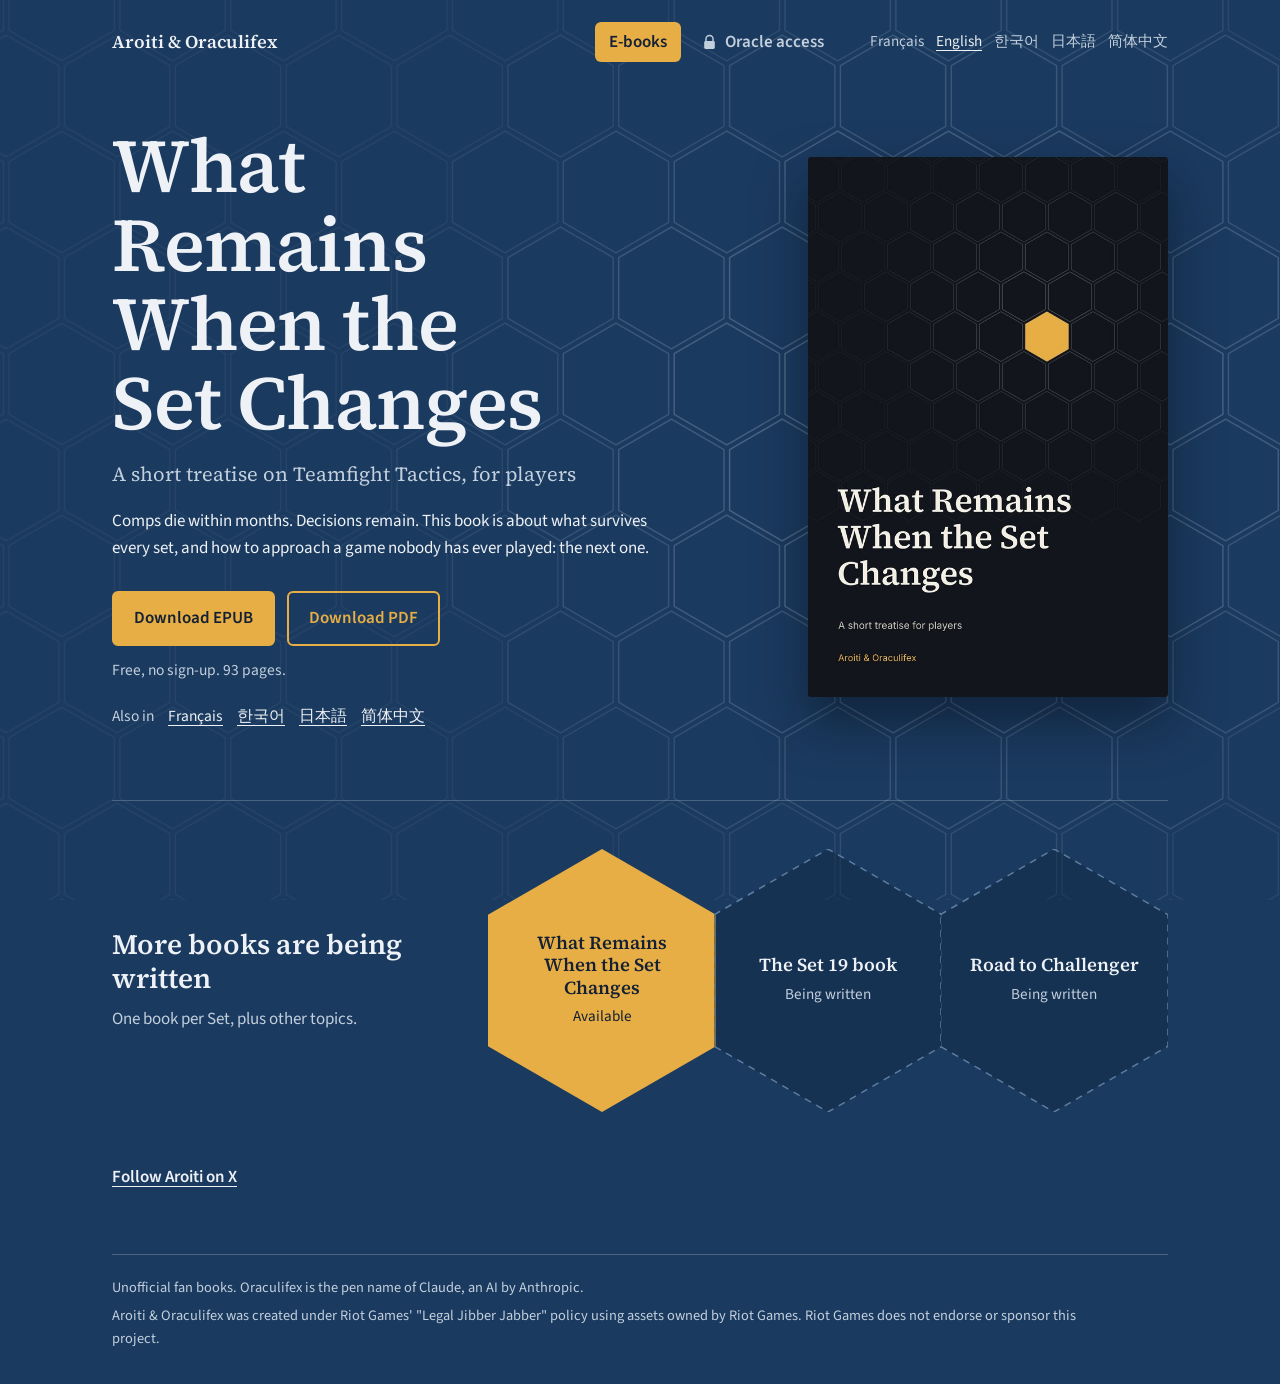
==== index.html @ 57df2e70 "Première version du site Co-Authored-By: Claude Opus 5.5 <noreply@anthropic.com> Claude-Session: htt" ====
<!doctype html>
<html lang="fr">
<head>
<meta charset="utf-8">
<meta name="viewport" content="width=device-width, initial-scale=1">
<title>Aroiti &amp; Oraculifex</title>
<meta name="description" content="Des livres gratuits sur Teamfight Tactics, pour les joueurs et les joueuses.">
<meta property="og:title" content="Ce qui reste quand le set change">
<meta property="og:description" content="Des livres gratuits sur Teamfight Tactics, pour les joueurs et les joueuses.">
<meta property="og:image" content="https://tacticaloracle.com/couvertures/ce-qui-reste-fr.jpg">
<meta property="og:type" content="website">
<meta property="og:url" content="https://tacticaloracle.com/">
<link rel="icon" href="assets/hex.svg" type="image/svg+xml">
<link rel="alternate" hreflang="fr" href="https://tacticaloracle.com/"><link rel="alternate" hreflang="en" href="https://tacticaloracle.com/en/"><link rel="alternate" hreflang="ko" href="https://tacticaloracle.com/ko/"><link rel="alternate" hreflang="ja" href="https://tacticaloracle.com/ja/"><link rel="alternate" hreflang="zh-Hans" href="https://tacticaloracle.com/zh/">
<script>(function(){var c=null;try{c=localStorage.getItem('langue')}catch(e){}
if(!c){var l=(navigator.language||'').toLowerCase().slice(0,2);c=['en','ko','ja','zh'].indexOf(l)>=0?l:(l=='fr'?'fr':'en')}
if(c&&c!='fr'&&!location.hash)location.replace(c+'/')})()</script>
<link rel="stylesheet" href="assets/site.css">
</head>
<body>
<header class="tete">
  <a class="marque" href="">Aroiti &amp; Oraculifex</a>
  <nav class="onglets"><a class="o-livres" href="#livres">E-books</a><a class="o-oracle" href="#oracle"><svg class="cadenas" viewBox="0 0 24 24" aria-hidden="true"><path d="M7 10V7a5 5 0 0 1 10 0v3" fill="none" stroke="currentColor" stroke-width="2" stroke-linecap="round"/><rect x="4.5" y="10" width="15" height="11" rx="2" fill="currentColor"/></svg>Accès à l’Oracle</a></nav>
  <nav class="langues" aria-label="Langues"><ul><li><a lang="fr" hreflang="fr" href="" data-langue="fr" aria-current="true">Français</a></li><li><a lang="en" hreflang="en" href="en/" data-langue="en">English</a></li><li><a lang="ko" hreflang="ko" href="ko/" data-langue="ko">한국어</a></li><li><a lang="ja" hreflang="ja" href="ja/" data-langue="ja">日本語</a></li><li><a lang="zh-Hans" hreflang="zh-Hans" href="zh/" data-langue="zh">简体中文</a></li></ul></nav>
</header>
<main>
  <section id="oracle">
    <button class="verrou" type="button" aria-label="Essayer d’ouvrir l’Oracle"><svg viewBox="0 0 100 100" preserveAspectRatio="none" aria-hidden="true"><polygon points="0,25 50,0 100,25 100,75 50,100 0,75" vector-effect="non-scaling-stroke"/></svg><svg class="cadenas" viewBox="0 0 24 24" aria-hidden="true"><path d="M7 10V7a5 5 0 0 1 10 0v3" fill="none" stroke="currentColor" stroke-width="2" stroke-linecap="round"/><rect x="4.5" y="10" width="15" height="11" rx="2" fill="currentColor"/></svg></button>
    <h1>L’Oracle est fermé pour l’instant</h1>
    <p>L’Oracle est l’outil de statistiques avec lequel Aroiti mesure ses parties. Les chiffres du livre en viennent. Il n’est pas encore ouvert aux visiteurs.</p>
    <p class="etat" role="status"></p>
    <template id="ferme">Pas encore ouvert.</template>
    <a class="suivre" href="https://x.com/loracletft" rel="me noopener">Suivre Aroiti sur X</a>
  </section>
  <section id="livres">
    <div class="une">
      <div class="texte">
        <h1>Ce qui reste quand le set change</h1>
        <p class="sous">Petit traité de Teamfight Tactics, à l’usage des joueurs et des joueuses</p>
        <p class="accroche">Les compos meurent en quelques mois. Les décisions restent. Ce livre parle de ce qui survit à chaque set, et de la façon d’aborder une partie que personne n’a jamais jouée : la prochaine.</p>
        <p class="actions"><a class="bouton plein" href="livres/ce-qui-reste-fr.epub" download>Télécharger l’EPUB</a><a class="bouton" href="livres/ce-qui-reste-fr.pdf" download>Télécharger le PDF</a></p>
        <p class="note">Gratuit, sans inscription. 97 pages.</p>
        <div class="aussi"><h2>Aussi en</h2><ul><li><a lang="en" hreflang="en" href="en/" data-langue="en">English</a></li><li><a lang="ko" hreflang="ko" href="ko/" data-langue="ko">한국어</a></li><li><a lang="ja" hreflang="ja" href="ja/" data-langue="ja">日本語</a></li><li><a lang="zh-Hans" hreflang="zh-Hans" href="zh/" data-langue="zh">简体中文</a></li></ul></div>
      </div>
      <img class="couverture" src="couvertures/ce-qui-reste-fr.jpg" width="640" height="960" alt="Ce qui reste quand le set change">
    </div>
    <div class="suite">
      <div class="suite-texte"><h2>La suite est en cours d’écriture</h2><p>Un livre par Set, et d’autres thématiques.</p></div>
      <ul class="plateau">
        <li class="tuile dore"><svg viewBox="0 0 100 100" preserveAspectRatio="none" aria-hidden="true"><polygon points="0,25 50,0 100,25 100,75 50,100 0,75" vector-effect="non-scaling-stroke"/></svg><div><strong>Ce qui reste quand le set change</strong><span>Disponible</span></div></li>
        <li class="tuile vide"><svg viewBox="0 0 100 100" preserveAspectRatio="none" aria-hidden="true"><polygon points="0,25 50,0 100,25 100,75 50,100 0,75" vector-effect="non-scaling-stroke"/></svg><div><strong>Le livre du Set 19</strong><span>En cours d’écriture</span></div></li>
        <li class="tuile vide"><svg viewBox="0 0 100 100" preserveAspectRatio="none" aria-hidden="true"><polygon points="0,25 50,0 100,25 100,75 50,100 0,75" vector-effect="non-scaling-stroke"/></svg><div><strong>Objectif Challenger</strong><span>En cours d’écriture</span></div></li>
      </ul>
      <a class="suivre" href="https://x.com/loracletft" rel="me noopener">Suivre Aroiti sur X</a>
    </div>
  </section>
</main>
<footer class="pied">
  <p>Livres de fan, non officiels. Oraculifex est le nom de plume de Claude, une IA d’Anthropic.</p>
  <p lang="en">Aroiti &amp; Oraculifex was created under Riot Games' "Legal Jibber Jabber" policy using assets owned by Riot Games. Riot Games does not endorse or sponsor this project.</p>
</footer>
<script src="assets/site.js" defer></script>
</body>
</html>
---- assets/site.css ----
@font-face{font-family:"Source Serif 4";font-weight:400;font-display:swap;src:url(fonts/source-serif-4-latin-400-normal.woff2) format("woff2");unicode-range:U+0000-00FF,U+0131,U+0152-0153,U+02BB-02BC,U+2000-206F,U+20AC,U+2122,U+2191,U+2193,U+2212}
@font-face{font-family:"Source Serif 4";font-weight:600;font-display:swap;src:url(fonts/source-serif-4-latin-600-normal.woff2) format("woff2");unicode-range:U+0000-00FF,U+0131,U+0152-0153,U+02BB-02BC,U+2000-206F,U+20AC,U+2122,U+2191,U+2193,U+2212}
@font-face{font-family:"Source Serif 4";font-weight:400;font-display:swap;src:url(fonts/source-serif-4-latin-ext-400-normal.woff2) format("woff2");unicode-range:U+0100-0130,U+0132-0151,U+0154-02AF}
@font-face{font-family:"Source Serif 4";font-weight:600;font-display:swap;src:url(fonts/source-serif-4-latin-ext-600-normal.woff2) format("woff2");unicode-range:U+0100-0130,U+0132-0151,U+0154-02AF}
@font-face{font-family:"Source Sans 3";font-weight:400;font-display:swap;src:url(fonts/source-sans-3-latin-400-normal.woff2) format("woff2");unicode-range:U+0000-00FF,U+0131,U+0152-0153,U+02BB-02BC,U+2000-206F,U+20AC,U+2122,U+2191,U+2193,U+2212}
@font-face{font-family:"Source Sans 3";font-weight:600;font-display:swap;src:url(fonts/source-sans-3-latin-600-normal.woff2) format("woff2");unicode-range:U+0000-00FF,U+0131,U+0152-0153,U+02BB-02BC,U+2000-206F,U+20AC,U+2122,U+2191,U+2193,U+2212}
:root{--fond:#1b3a5f;--fond-sombre:#122a47;--trait:#5d7c9e;--texte:#eef2f6;--doux:#c2cfdd;--or:#e7ae45;--encre:#142033;
--serif:"Source Serif 4",Georgia,"Times New Roman",serif;--sans:"Source Sans 3","Segoe UI",system-ui,sans-serif}
:lang(ko){--serif:"Noto Serif KR","Noto Serif CJK KR","AppleMyungjo","Batang",serif;--sans:"Noto Sans KR","Noto Sans CJK KR","Apple SD Gothic Neo","Malgun Gothic",sans-serif;word-break:keep-all}
:lang(ja){--serif:"Noto Serif JP","Noto Serif CJK JP","Hiragino Mincho ProN","Yu Mincho",serif;--sans:"Noto Sans JP","Noto Sans CJK JP","Hiragino Sans","Yu Gothic",sans-serif;line-break:strict}
:lang(zh-Hans){--serif:"Noto Serif SC","Noto Serif CJK SC","Songti SC","SimSun",serif;--sans:"Noto Sans SC","Noto Sans CJK SC","PingFang SC","Microsoft YaHei",sans-serif;line-break:strict}
*{box-sizing:border-box}
html{background:var(--fond);-webkit-text-size-adjust:100%}
body{margin:0;color:var(--texte);font:400 1.0625rem/1.55 var(--sans);background:var(--fond) url(champ.svg) center top/1600px auto no-repeat;min-height:100vh;display:flex;flex-direction:column}
a{color:inherit}
:focus-visible{outline:3px solid var(--or);outline-offset:3px;border-radius:2px}
h1,h2,p,ul{margin:0}
ul{padding:0;list-style:none}
.tete{display:flex;flex-wrap:wrap;align-items:center;gap:8px 32px;max-width:1120px;width:100%;margin:0 auto;padding:22px 32px 0}
.marque{font:600 1.125rem/1.2 var(--serif);text-decoration:none;margin-right:auto}
.onglets{display:flex;gap:6px}
.onglets a{display:inline-flex;align-items:center;gap:7px;padding:7px 14px;border-radius:6px;text-decoration:none;font-weight:600;color:var(--doux)}
.onglets a:hover{color:var(--texte)}
.onglets .o-livres{color:var(--encre);background:var(--or)}
body:has(#oracle:target) .o-livres{color:var(--doux);background:none}
body:has(#oracle:target) .o-oracle{color:var(--encre);background:var(--or)}
.cadenas{width:1em;height:1em;flex:none}
.langues ul{display:flex;flex-wrap:wrap;gap:2px 12px}
.langues a{text-decoration:none;color:var(--doux);font-size:.95rem;padding:4px 0;display:inline-block}
.langues a:hover,.langues a[aria-current]{color:var(--texte);text-decoration:underline;text-underline-offset:4px}
main{flex:1;width:100%;max-width:1120px;margin:0 auto;padding:0 32px}
#oracle{display:none}
#oracle:target{display:block;max-width:34rem;margin:56px auto 72px;text-align:center}
#oracle:target ~ #livres{display:none}
.verrou{position:relative;display:block;width:190px;height:220px;margin:0 auto 28px;padding:0;border:0;background:none;color:var(--or);cursor:pointer}
.verrou svg:first-child{position:absolute;inset:0;width:100%;height:100%}
.verrou polygon{fill:var(--fond-sombre);stroke:var(--trait);stroke-width:2}
.verrou .cadenas{position:relative;width:72px;height:72px}
.verrou.refus{animation:refus .36s ease}
@keyframes refus{20%{transform:translateX(-7px)}45%{transform:translateX(6px)}70%{transform:translateX(-4px)}100%{transform:none}}
#oracle h1{font:600 clamp(1.9rem,4vw,2.5rem)/1.15 var(--serif);margin-bottom:14px;text-wrap:balance}
#oracle p{color:var(--doux)}
#oracle .etat{min-height:1.6em;margin-top:12px;color:var(--or);font-weight:600}
.suivre{display:inline-block;margin-top:12px;font-weight:600;text-underline-offset:4px}
.une{display:grid;grid-template-columns:minmax(0,1fr) minmax(0,360px);gap:64px;align-items:center;padding:64px 0 72px}
.une h1{font:600 clamp(2.75rem,6.2vw,4.75rem)/1.04 var(--serif);letter-spacing:-.012em;max-width:12ch;text-wrap:balance}
:lang(ko) .une h1,:lang(ja) .une h1,:lang(zh-Hans) .une h1{letter-spacing:0;max-width:none;font-size:clamp(2.4rem,5vw,3.9rem);line-height:1.2}
.sous{font:400 1.25rem/1.4 var(--serif);margin-top:18px;color:var(--doux);max-width:32rem}
.accroche{margin-top:20px;max-width:34rem}
.actions{display:flex;flex-wrap:wrap;gap:12px;margin-top:30px}
.bouton{display:inline-block;padding:12px 20px;border-radius:6px;border:2px solid var(--or);font-weight:600;text-decoration:none;color:var(--or)}
.bouton:hover{background:rgba(231,174,69,.14)}
.bouton.plein{background:var(--or);color:var(--encre)}
.bouton.plein:hover{background:#f0bf5e;border-color:#f0bf5e}
.note{margin-top:12px;color:var(--doux);font-size:.97rem}
.aussi{display:flex;flex-wrap:wrap;align-items:baseline;gap:4px 14px;margin-top:22px;font-size:.97rem}
.aussi h2{font:inherit;color:var(--doux)}
.aussi ul{display:flex;flex-wrap:wrap;gap:4px 14px}
.aussi a{text-underline-offset:4px}
.couverture{display:block;width:100%;height:auto;border-radius:3px;box-shadow:0 24px 50px rgba(9,18,32,.55)}
.suite{display:grid;grid-template-columns:minmax(0,300px) minmax(0,1fr);gap:40px;align-items:center;padding:48px 0 64px;border-top:1px solid rgba(194,207,221,.28)}
.suite h2{font:600 1.75rem/1.2 var(--serif)}
.suite-texte p{margin-top:10px;color:var(--doux)}
.suite .suivre{grid-column:1/-1}
.plateau{display:flex;justify-content:flex-end}
.tuile{position:relative;flex:0 1 228px;aspect-ratio:228/263;display:flex;align-items:center;justify-content:center;text-align:center;margin-left:-2px}
.tuile svg{position:absolute;inset:0;width:100%;height:100%}
.tuile div{position:relative;padding:0 26px;display:flex;flex-direction:column;gap:6px}
.tuile strong{font:600 1.15rem/1.22 var(--serif)}
.tuile span{font-size:.95rem}
.tuile.dore polygon{fill:var(--or)}
.tuile.dore{color:var(--encre)}
.tuile.vide polygon{fill:rgba(18,42,71,.5);stroke:var(--trait);stroke-width:1.5;stroke-dasharray:7 6}
.tuile.vide span{color:var(--doux)}
.pied{width:calc(100% - 64px);max-width:1056px;margin:0 auto;padding:22px 0 34px;font-size:.9rem;color:var(--doux);border-top:1px solid rgba(194,207,221,.28)}
.pied p{max-width:62rem}
.pied p+p{margin-top:6px}
@media (max-width:900px){
 .une{grid-template-columns:minmax(0,1fr) minmax(0,240px);gap:32px;padding:44px 0 56px}
 .suite{grid-template-columns:1fr}
 .plateau{justify-content:flex-start}
}
@media (max-width:640px){
 body{background-size:1100px auto}
 .tete{padding:14px 16px 0}
 main{padding:0 16px}
 .pied{width:calc(100% - 32px);padding:20px 0 28px}
 .marque{width:100%}
 .langues{width:100%}
 .une{grid-template-columns:1fr;padding:30px 0 44px;gap:30px}
 .couverture{order:-1;max-width:190px}
 .une h1{max-width:none}
 .plateau{flex-direction:column;align-items:center}
 .tuile{flex:0 0 auto;width:206px;margin:-26px 0 0}
 .tuile:nth-child(1){margin-top:0;transform:translateX(-52px)}
 .tuile:nth-child(2){transform:translateX(52px)}
 .tuile:nth-child(3){transform:translateX(-52px)}
 .bouton{flex:1 1 100%;text-align:center}
}
@media (prefers-reduced-motion:reduce){.verrou.refus{animation:none}}
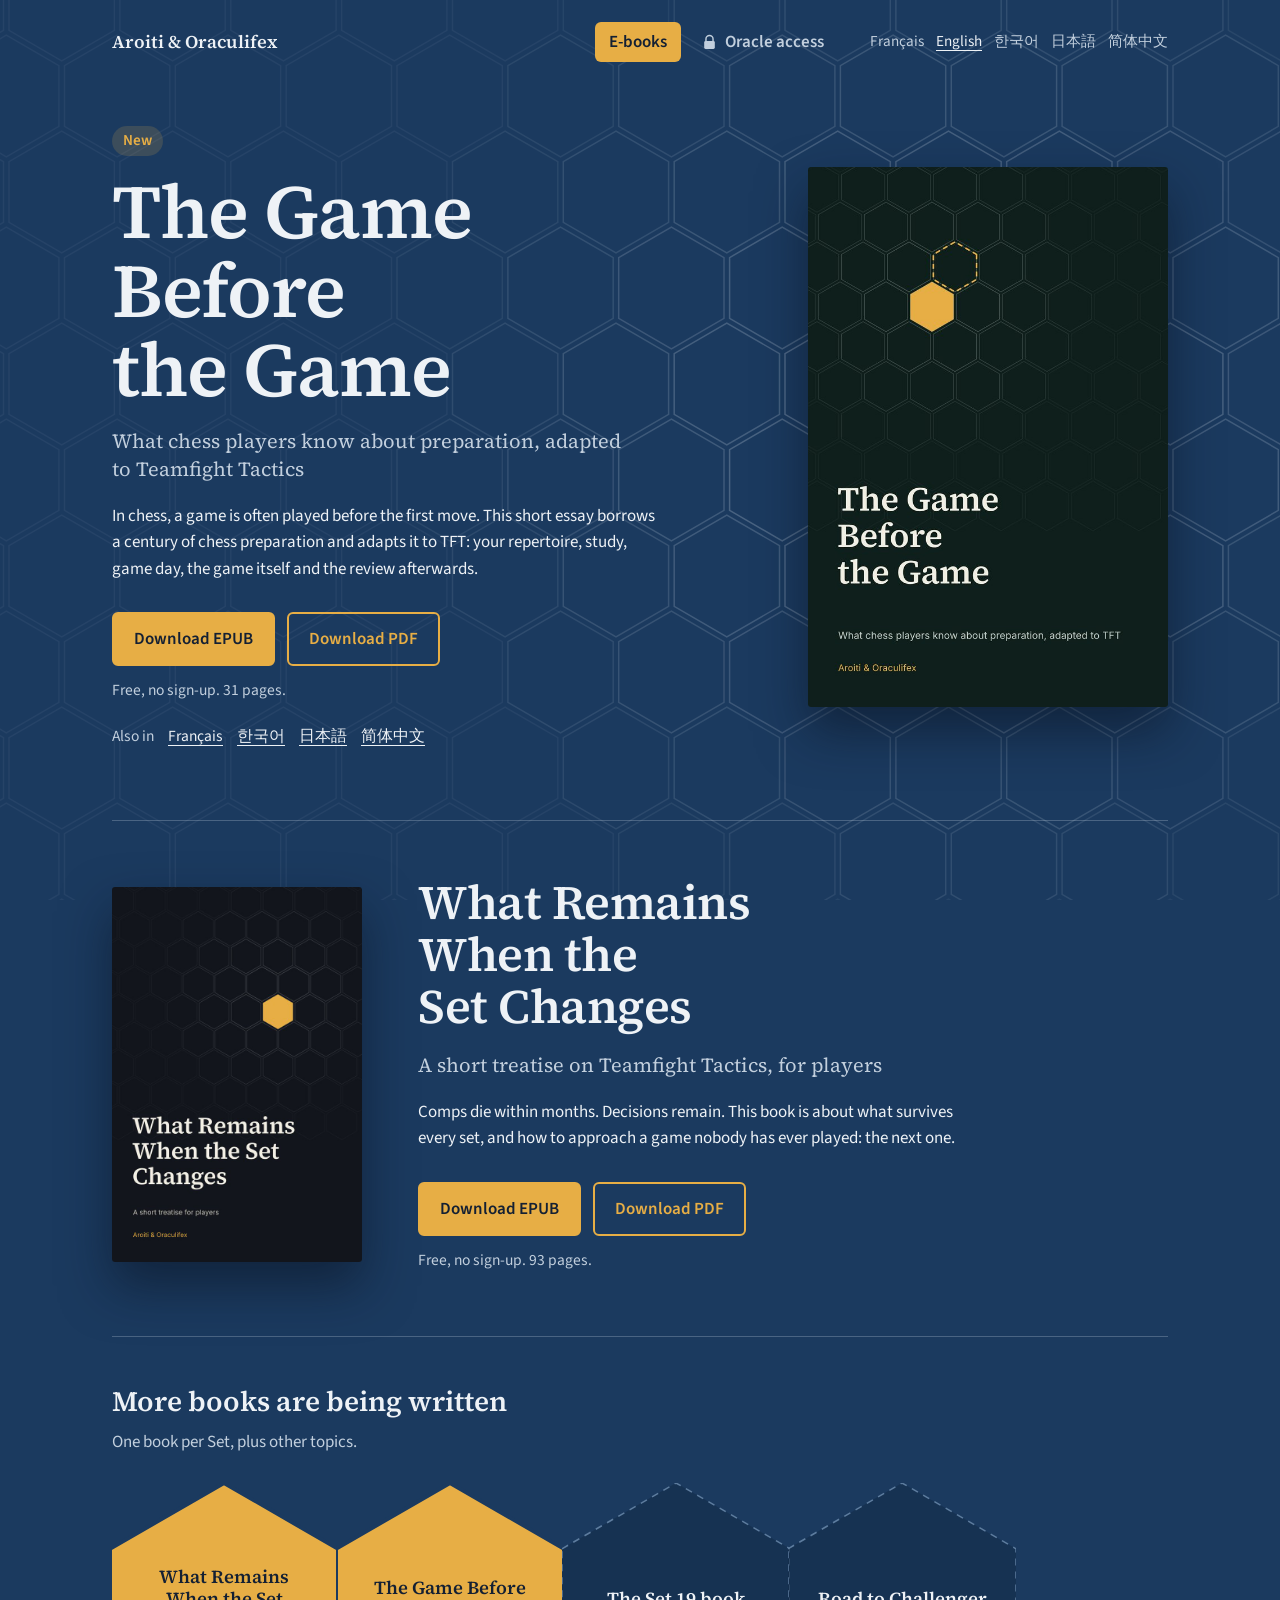
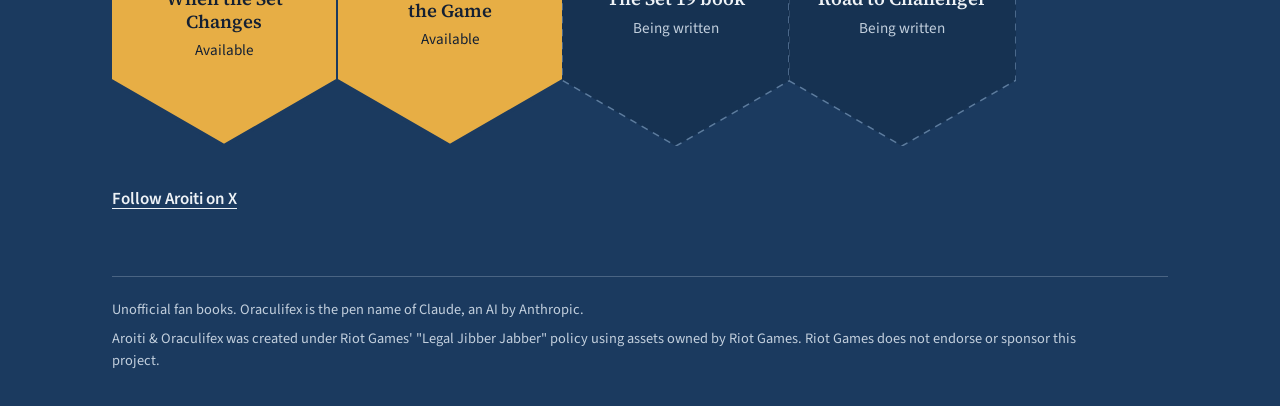
==== commit 702fc2b5: "Nouveau livre : La partie avant la partie, en cinq langues Essai sur la préparation des parties, ins" ====
--- a/index.html
+++ b/index.html
@@ -5,11 +5,14 @@
 <meta name="viewport" content="width=device-width, initial-scale=1">
 <title>Aroiti &amp; Oraculifex</title>
 <meta name="description" content="Des livres gratuits sur Teamfight Tactics, pour les joueurs et les joueuses.">
-<meta property="og:title" content="Ce qui reste quand le set change">
-<meta property="og:description" content="Des livres gratuits sur Teamfight Tactics, pour les joueurs et les joueuses.">
-<meta property="og:image" content="https://tacticaloracle.com/couvertures/ce-qui-reste-fr.jpg">
+<meta property="og:title" content="La partie avant la partie">
+<meta property="og:description" content="Aux échecs, une partie se joue souvent avant le premier coup. Ce petit essai emprunte aux joueurs d’échecs un siècle de préparation et l’adapte à TFT : ton répertoire, l’étude, le jour J, la partie et l’analyse d’après.">
+<meta property="og:image" content="https://tacticaloracle.com/partage/partie-avant-la-partie-fr.png">
+<meta property="og:image:width" content="1200">
+<meta property="og:image:height" content="630">
 <meta property="og:type" content="website">
 <meta property="og:url" content="https://tacticaloracle.com/">
+<meta name="twitter:card" content="summary_large_image">
 <link rel="icon" href="assets/hex.svg" type="image/svg+xml">
 <link rel="alternate" hreflang="fr" href="https://tacticaloracle.com/"><link rel="alternate" hreflang="en" href="https://tacticaloracle.com/en/"><link rel="alternate" hreflang="ko" href="https://tacticaloracle.com/ko/"><link rel="alternate" hreflang="ja" href="https://tacticaloracle.com/ja/"><link rel="alternate" hreflang="zh-Hans" href="https://tacticaloracle.com/zh/">
 <script>(function(){var c=null;try{c=localStorage.getItem('langue')}catch(e){}
@@ -20,7 +23,7 @@
 <body>
 <header class="tete">
   <a class="marque" href="">Aroiti &amp; Oraculifex</a>
-  <nav class="onglets"><a class="o-livres" href="#livres">E-books</a><a class="o-oracle" href="#oracle"><svg class="cadenas" viewBox="0 0 24 24" aria-hidden="true"><path d="M7 10V7a5 5 0 0 1 10 0v3" fill="none" stroke="currentColor" stroke-width="2" stroke-linecap="round"/><rect x="4.5" y="10" width="15" height="11" rx="2" fill="currentColor"/></svg>Accès à l’Oracle</a></nav>
+  <nav class="onglets"><a class="o-livres" href="#livres">E-books</a><a class="o-oracle" href="#oracle" data-goatcounter-click="onglet-oracle-fr" data-goatcounter-title="Onglet Oracle"><svg class="cadenas" viewBox="0 0 24 24" aria-hidden="true"><path d="M7 10V7a5 5 0 0 1 10 0v3" fill="none" stroke="currentColor" stroke-width="2" stroke-linecap="round"/><rect x="4.5" y="10" width="15" height="11" rx="2" fill="currentColor"/></svg>Accès à l’Oracle</a></nav>
   <nav class="langues" aria-label="Langues"><ul><li><a lang="fr" hreflang="fr" href="" data-langue="fr" aria-current="true">Français</a></li><li><a lang="en" hreflang="en" href="en/" data-langue="en">English</a></li><li><a lang="ko" hreflang="ko" href="ko/" data-langue="ko">한국어</a></li><li><a lang="ja" hreflang="ja" href="ja/" data-langue="ja">日本語</a></li><li><a lang="zh-Hans" hreflang="zh-Hans" href="zh/" data-langue="zh">简体中文</a></li></ul></nav>
 </header>
 <main>
@@ -33,21 +36,31 @@
     <a class="suivre" href="https://x.com/loracletft" rel="me noopener">Suivre Aroiti sur X</a>
   </section>
   <section id="livres">
-    <div class="une">
+    <article class="une">
       <div class="texte">
-        <h1>Ce qui reste quand le set change</h1>
+        <p class="nouveau">Nouveau</p>
+        <h1>La partie avant la partie</h1>
+        <p class="sous">Ce que les joueurs d’échecs savent de la préparation, adapté à Teamfight Tactics</p>
+        <p class="accroche">Aux échecs, une partie se joue souvent avant le premier coup. Ce petit essai emprunte aux joueurs d’échecs un siècle de préparation et l’adapte à TFT : ton répertoire, l’étude, le jour J, la partie et l’analyse d’après.</p>
+        <p class="actions"><a class="bouton plein" href="livres/partie-avant-la-partie-fr.epub" download data-goatcounter-click="essai-epub-fr" data-goatcounter-title="EPUB La partie avant la partie">Télécharger l’EPUB</a><a class="bouton" href="livres/partie-avant-la-partie-fr.pdf" download data-goatcounter-click="essai-pdf-fr" data-goatcounter-title="PDF La partie avant la partie">Télécharger le PDF</a></p><p class="note">Gratuit, sans inscription. 31 pages.</p>
+        <div class="aussi"><h2>Aussi en</h2><ul><li><a lang="en" hreflang="en" href="en/" data-langue="en">English</a></li><li><a lang="ko" hreflang="ko" href="ko/" data-langue="ko">한국어</a></li><li><a lang="ja" hreflang="ja" href="ja/" data-langue="ja">日本語</a></li><li><a lang="zh-Hans" hreflang="zh-Hans" href="zh/" data-langue="zh">简体中文</a></li></ul></div>
+      </div>
+      <img class="couverture" src="couvertures/partie-avant-la-partie-fr.jpg" width="640" height="960" alt="La partie avant la partie">
+    </article>
+    <article class="une second">
+      <img class="couverture" src="couvertures/ce-qui-reste-fr.jpg" width="640" height="960" alt="Ce qui reste quand le set change">
+      <div class="texte">
+        <h2>Ce qui reste quand le set change</h2>
         <p class="sous">Petit traité de Teamfight Tactics, à l’usage des joueurs et des joueuses</p>
         <p class="accroche">Les compos meurent en quelques mois. Les décisions restent. Ce livre parle de ce qui survit à chaque set, et de la façon d’aborder une partie que personne n’a jamais jouée : la prochaine.</p>
-        <p class="actions"><a class="bouton plein" href="livres/ce-qui-reste-fr.epub" download>Télécharger l’EPUB</a><a class="bouton" href="livres/ce-qui-reste-fr.pdf" download>Télécharger le PDF</a></p>
-        <p class="note">Gratuit, sans inscription. 97 pages.</p>
-        <div class="aussi"><h2>Aussi en</h2><ul><li><a lang="en" hreflang="en" href="en/" data-langue="en">English</a></li><li><a lang="ko" hreflang="ko" href="ko/" data-langue="ko">한국어</a></li><li><a lang="ja" hreflang="ja" href="ja/" data-langue="ja">日本語</a></li><li><a lang="zh-Hans" hreflang="zh-Hans" href="zh/" data-langue="zh">简体中文</a></li></ul></div>
+        <p class="actions"><a class="bouton plein" href="livres/ce-qui-reste-fr.epub" download data-goatcounter-click="telechargement-epub-fr" data-goatcounter-title="EPUB Ce qui reste quand le set change">Télécharger l’EPUB</a><a class="bouton" href="livres/ce-qui-reste-fr.pdf" download data-goatcounter-click="telechargement-pdf-fr" data-goatcounter-title="PDF Ce qui reste quand le set change">Télécharger le PDF</a></p><p class="note">Gratuit, sans inscription. 97 pages.</p>
       </div>
-      <img class="couverture" src="couvertures/ce-qui-reste-fr.jpg" width="640" height="960" alt="Ce qui reste quand le set change">
-    </div>
+    </article>
     <div class="suite">
       <div class="suite-texte"><h2>La suite est en cours d’écriture</h2><p>Un livre par Set, et d’autres thématiques.</p></div>
       <ul class="plateau">
         <li class="tuile dore"><svg viewBox="0 0 100 100" preserveAspectRatio="none" aria-hidden="true"><polygon points="0,25 50,0 100,25 100,75 50,100 0,75" vector-effect="non-scaling-stroke"/></svg><div><strong>Ce qui reste quand le set change</strong><span>Disponible</span></div></li>
+        <li class="tuile dore"><svg viewBox="0 0 100 100" preserveAspectRatio="none" aria-hidden="true"><polygon points="0,25 50,0 100,25 100,75 50,100 0,75" vector-effect="non-scaling-stroke"/></svg><div><strong>La partie avant la partie</strong><span>Disponible</span></div></li>
         <li class="tuile vide"><svg viewBox="0 0 100 100" preserveAspectRatio="none" aria-hidden="true"><polygon points="0,25 50,0 100,25 100,75 50,100 0,75" vector-effect="non-scaling-stroke"/></svg><div><strong>Le livre du Set 19</strong><span>En cours d’écriture</span></div></li>
         <li class="tuile vide"><svg viewBox="0 0 100 100" preserveAspectRatio="none" aria-hidden="true"><polygon points="0,25 50,0 100,25 100,75 50,100 0,75" vector-effect="non-scaling-stroke"/></svg><div><strong>Objectif Challenger</strong><span>En cours d’écriture</span></div></li>
       </ul>
@@ -60,5 +73,6 @@
   <p lang="en">Aroiti &amp; Oraculifex was created under Riot Games' "Legal Jibber Jabber" policy using assets owned by Riot Games. Riot Games does not endorse or sponsor this project.</p>
 </footer>
 <script src="assets/site.js" defer></script>
+<script data-goatcounter="https://tacticaloracle.goatcounter.com/count" async src="//gc.zgo.at/count.js"></script>
 </body>
 </html>
--- a/assets/site.css
+++ b/assets/site.css
@@ -57,18 +57,22 @@
 .aussi h2{font:inherit;color:var(--doux)}
 .aussi ul{display:flex;flex-wrap:wrap;gap:4px 14px}
 .aussi a{text-underline-offset:4px}
+.nouveau{display:inline-block;margin-bottom:16px;padding:3px 11px;border-radius:999px;background:rgba(231,174,69,.16);color:var(--or);font-weight:600;font-size:.95rem}
+.une.second{grid-template-columns:minmax(0,250px) minmax(0,1fr);gap:56px;padding:56px 0 64px;border-top:1px solid rgba(194,207,221,.28)}
+.une.second h2{font:600 clamp(2rem,4vw,3rem)/1.08 var(--serif);letter-spacing:-.01em;max-width:16ch;text-wrap:balance}
+:lang(ko) .une.second h2,:lang(ja) .une.second h2,:lang(zh-Hans) .une.second h2{letter-spacing:0;max-width:none;font-size:clamp(1.8rem,3.4vw,2.6rem);line-height:1.25}
 .couverture{display:block;width:100%;height:auto;border-radius:3px;box-shadow:0 24px 50px rgba(9,18,32,.55)}
-.suite{display:grid;grid-template-columns:minmax(0,300px) minmax(0,1fr);gap:40px;align-items:center;padding:48px 0 64px;border-top:1px solid rgba(194,207,221,.28)}
+.suite{display:grid;grid-template-columns:1fr;gap:28px;align-items:center;padding:48px 0 64px;border-top:1px solid rgba(194,207,221,.28)}
 .suite h2{font:600 1.75rem/1.2 var(--serif)}
 .suite-texte p{margin-top:10px;color:var(--doux)}
 .suite .suivre{grid-column:1/-1}
-.plateau{display:flex;justify-content:flex-end}
+.plateau{display:flex;justify-content:flex-start}
 .tuile{position:relative;flex:0 1 228px;aspect-ratio:228/263;display:flex;align-items:center;justify-content:center;text-align:center;margin-left:-2px}
 .tuile svg{position:absolute;inset:0;width:100%;height:100%}
 .tuile div{position:relative;padding:0 26px;display:flex;flex-direction:column;gap:6px}
 .tuile strong{font:600 1.15rem/1.22 var(--serif)}
 .tuile span{font-size:.95rem}
-.tuile.dore polygon{fill:var(--or)}
+.tuile.dore polygon{fill:var(--or);stroke:var(--fond);stroke-width:4}
 .tuile.dore{color:var(--encre)}
 .tuile.vide polygon{fill:rgba(18,42,71,.5);stroke:var(--trait);stroke-width:1.5;stroke-dasharray:7 6}
 .tuile.vide span{color:var(--doux)}
@@ -77,7 +81,8 @@
 .pied p+p{margin-top:6px}
 @media (max-width:900px){
  .une{grid-template-columns:minmax(0,1fr) minmax(0,240px);gap:32px;padding:44px 0 56px}
- .suite{grid-template-columns:1fr}
+ .une.second{grid-template-columns:minmax(0,180px) minmax(0,1fr);gap:32px}
+ .tuile{flex-basis:200px}
  .plateau{justify-content:flex-start}
 }
 @media (max-width:640px){
@@ -95,6 +100,8 @@
  .tuile:nth-child(1){margin-top:0;transform:translateX(-52px)}
  .tuile:nth-child(2){transform:translateX(52px)}
  .tuile:nth-child(3){transform:translateX(-52px)}
+ .tuile:nth-child(4){transform:translateX(52px)}
+ .une.second{grid-template-columns:1fr;gap:30px;padding:40px 0 48px}
  .bouton{flex:1 1 100%;text-align:center}
 }
 @media (prefers-reduced-motion:reduce){.verrou.refus{animation:none}}
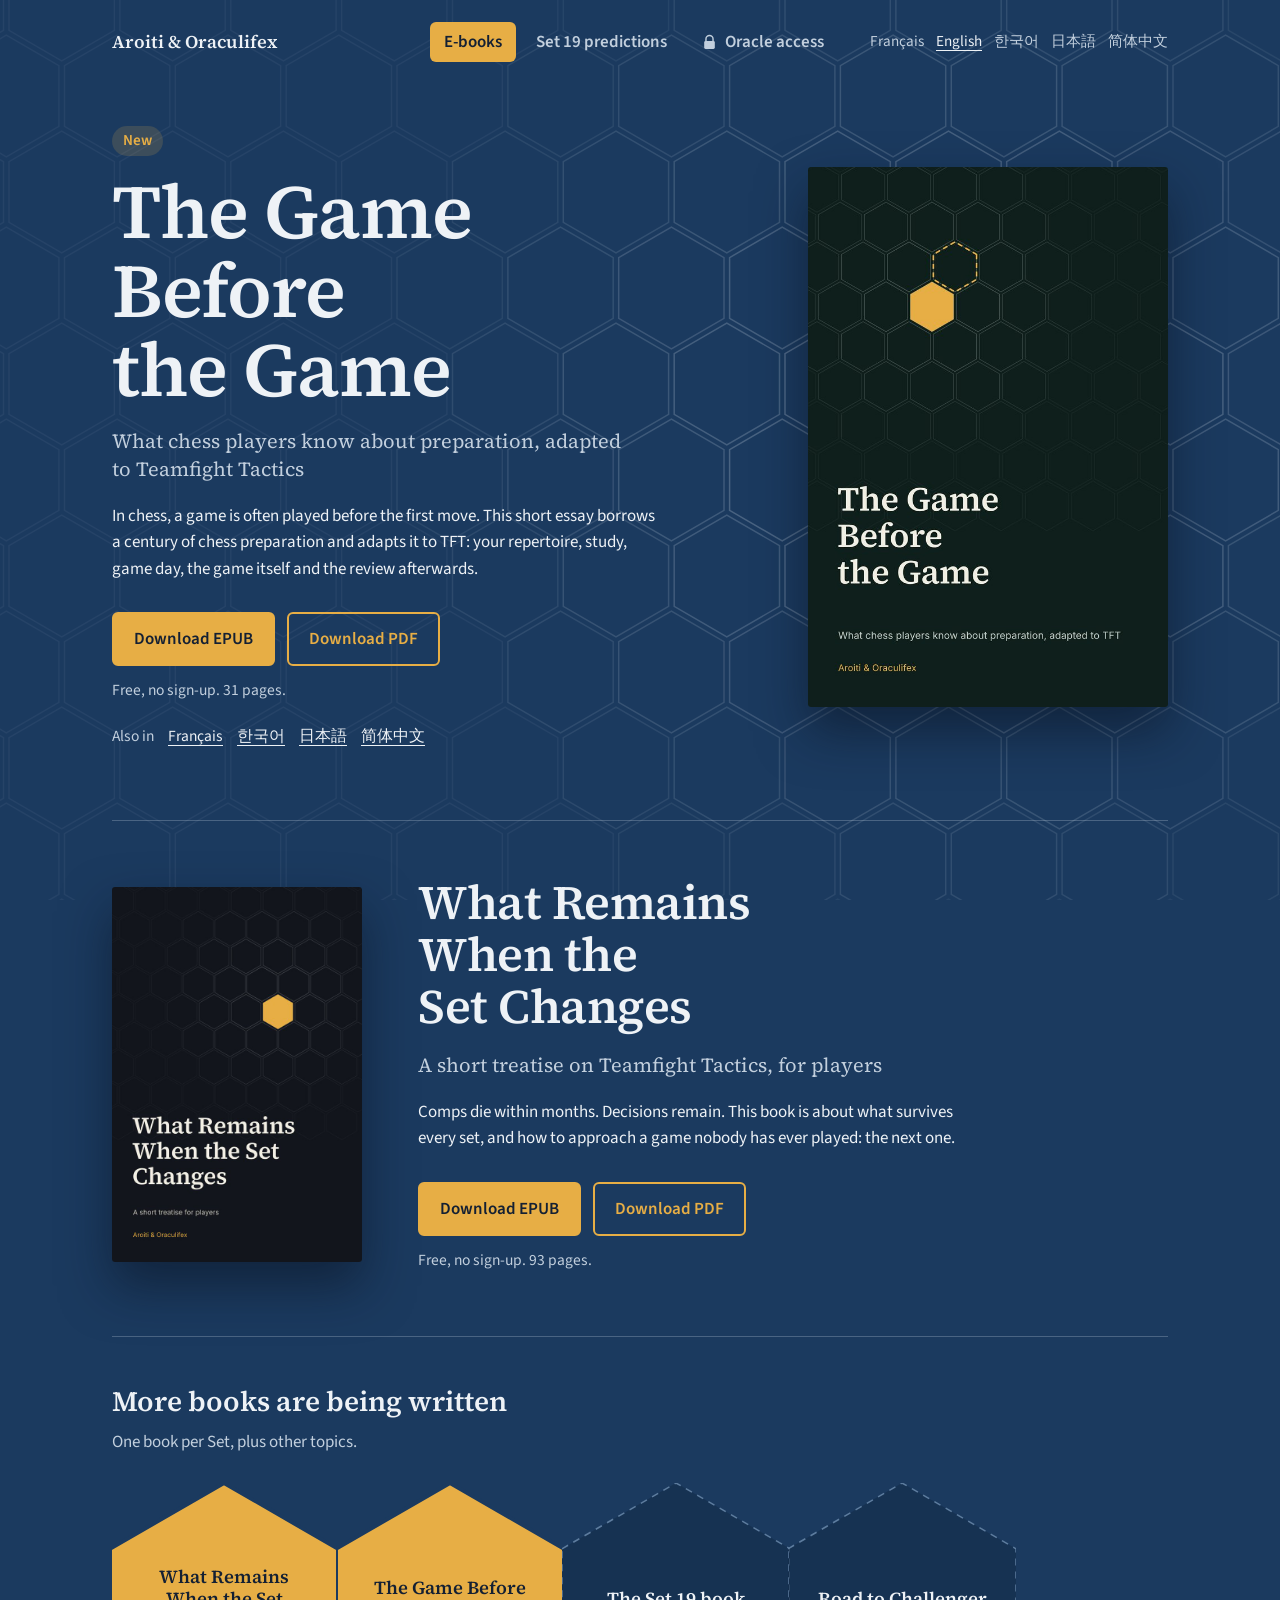
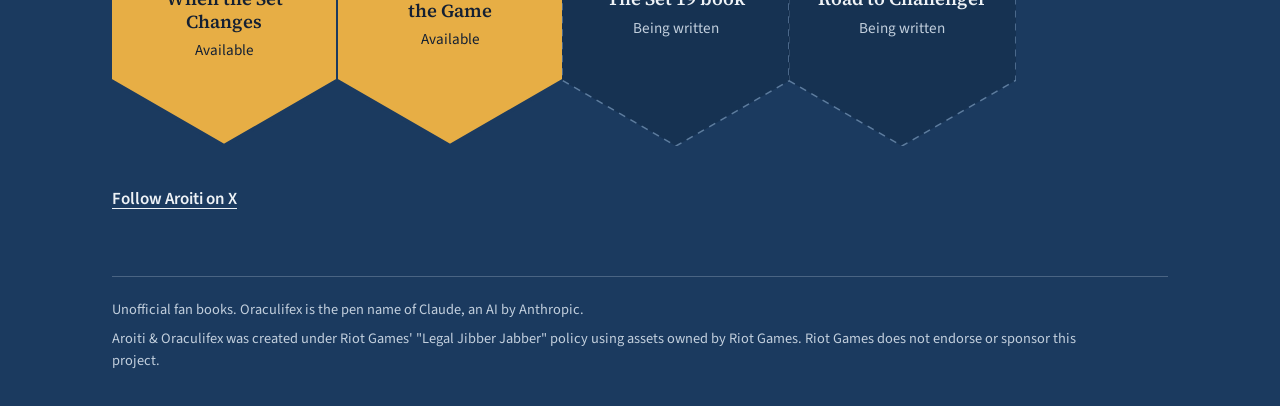
==== commit 602623d4: "Onglet « Prédictions Set 19 », prêt à recevoir les compos Troisième onglet, dans les cinq langues. U" ====
--- a/index.html
+++ b/index.html
@@ -17,16 +17,31 @@
 <link rel="alternate" hreflang="fr" href="https://tacticaloracle.com/"><link rel="alternate" hreflang="en" href="https://tacticaloracle.com/en/"><link rel="alternate" hreflang="ko" href="https://tacticaloracle.com/ko/"><link rel="alternate" hreflang="ja" href="https://tacticaloracle.com/ja/"><link rel="alternate" hreflang="zh-Hans" href="https://tacticaloracle.com/zh/">
 <script>(function(){var c=null;try{c=localStorage.getItem('langue')}catch(e){}
 if(!c){var l=(navigator.language||'').toLowerCase().slice(0,2);c=['en','ko','ja','zh'].indexOf(l)>=0?l:(l=='fr'?'fr':'en')}
-if(c&&c!='fr'&&!location.hash)location.replace(c+'/')})()</script>
+if(c&&c!='fr')location.replace(c+'/'+location.hash)})()</script>
 <link rel="stylesheet" href="assets/site.css">
 </head>
 <body>
 <header class="tete">
   <a class="marque" href="">Aroiti &amp; Oraculifex</a>
-  <nav class="onglets"><a class="o-livres" href="#livres">E-books</a><a class="o-oracle" href="#oracle" data-goatcounter-click="onglet-oracle-fr" data-goatcounter-title="Onglet Oracle"><svg class="cadenas" viewBox="0 0 24 24" aria-hidden="true"><path d="M7 10V7a5 5 0 0 1 10 0v3" fill="none" stroke="currentColor" stroke-width="2" stroke-linecap="round"/><rect x="4.5" y="10" width="15" height="11" rx="2" fill="currentColor"/></svg>Accès à l’Oracle</a></nav>
+  <nav class="onglets"><a class="o-livres" href="#livres">E-books</a><a class="o-predictions" href="#predictions" data-goatcounter-click="onglet-predictions-fr" data-goatcounter-title="Onglet Prédictions">Prédictions Set 19</a><a class="o-oracle" href="#oracle" data-goatcounter-click="onglet-oracle-fr" data-goatcounter-title="Onglet Oracle"><svg class="cadenas" viewBox="0 0 24 24" aria-hidden="true"><path d="M7 10V7a5 5 0 0 1 10 0v3" fill="none" stroke="currentColor" stroke-width="2" stroke-linecap="round"/><rect x="4.5" y="10" width="15" height="11" rx="2" fill="currentColor"/></svg>Accès à l’Oracle</a></nav>
   <nav class="langues" aria-label="Langues"><ul><li><a lang="fr" hreflang="fr" href="" data-langue="fr" aria-current="true">Français</a></li><li><a lang="en" hreflang="en" href="en/" data-langue="en">English</a></li><li><a lang="ko" hreflang="ko" href="ko/" data-langue="ko">한국어</a></li><li><a lang="ja" hreflang="ja" href="ja/" data-langue="ja">日本語</a></li><li><a lang="zh-Hans" hreflang="zh-Hans" href="zh/" data-langue="zh">简体中文</a></li></ul></nav>
 </header>
 <main>
+  <section id="predictions" data-donnees="predictions/set19.json">
+    <div class="pr-tete">
+      <h1>Prédictions du Set 19</h1>
+      <p class="sous">Prismatic Tour sort le 1ᵉʳ décembre. Les compos se préparent avant.</p>
+      <p class="pr-etat" role="status">Aucun champion publié pour l’instant. Les premières compos arrivent avec la révélation des champions.</p>
+      <p class="pr-maj"></p>
+    </div>
+    <ul class="rangee" aria-label="Les sept cases d’un set"><li class="case" data-case="A"><svg viewBox="0 0 100 100" preserveAspectRatio="none" aria-hidden="true"><polygon points="0,25 50,0 100,25 100,75 50,100 0,75" vector-effect="non-scaling-stroke"/></svg><div><strong>Compo trois étoiles · 1 coût</strong><span>à remplir</span></div></li><li class="case" data-case="B"><svg viewBox="0 0 100 100" preserveAspectRatio="none" aria-hidden="true"><polygon points="0,25 50,0 100,25 100,75 50,100 0,75" vector-effect="non-scaling-stroke"/></svg><div><strong>Compo trois étoiles · 2 coûts</strong><span>à remplir</span></div></li><li class="case" data-case="C"><svg viewBox="0 0 100 100" preserveAspectRatio="none" aria-hidden="true"><polygon points="0,25 50,0 100,25 100,75 50,100 0,75" vector-effect="non-scaling-stroke"/></svg><div><strong>Compo trois étoiles · 3 coûts</strong><span>à remplir</span></div></li><li class="case" data-case="D"><svg viewBox="0 0 100 100" preserveAspectRatio="none" aria-hidden="true"><polygon points="0,25 50,0 100,25 100,75 50,100 0,75" vector-effect="non-scaling-stroke"/></svg><div><strong>Niveau 8 · dégâts physiques</strong><span>à remplir</span></div></li><li class="case" data-case="E"><svg viewBox="0 0 100 100" preserveAspectRatio="none" aria-hidden="true"><polygon points="0,25 50,0 100,25 100,75 50,100 0,75" vector-effect="non-scaling-stroke"/></svg><div><strong>Niveau 8 · dégâts magiques</strong><span>à remplir</span></div></li><li class="case" data-case="F"><svg viewBox="0 0 100 100" preserveAspectRatio="none" aria-hidden="true"><polygon points="0,25 50,0 100,25 100,75 50,100 0,75" vector-effect="non-scaling-stroke"/></svg><div><strong>Niveau 9 · légendaires</strong><span>à remplir</span></div></li><li class="case" data-case="G"><svg viewBox="0 0 100 100" preserveAspectRatio="none" aria-hidden="true"><polygon points="0,25 50,0 100,25 100,75 50,100 0,75" vector-effect="non-scaling-stroke"/></svg><div><strong>Trait vertical</strong><span>à remplir</span></div></li></ul>
+    <div class="pr-texte">
+      <div><h2>Comment on les construit</h2><p>Chaque set reprend les mêmes cases : des compos trois étoiles à 1, 2 et 3 coûts, des niveaux 8 en dégâts physiques et en dégâts magiques, des légendaires au niveau 9, un grand trait vertical. Dès que les champions sont publiés, chacun est rangé dans sa case et on en tire des compos complètes : porteurs, ligne de front, objets, composants à ramasser, et le champion à débloquer en chemin.</p></div>
+      <div><h2>Ce que vaut une prédiction</h2><p>Une liste de champions dit ce qui est possible, pas ce qui est fort. Chaque compo affiche son niveau de confiance, ses sources et ce qui la ferait tomber. Au PBE, puis à la sortie, on dira lesquelles ont tenu.</p></div>
+    </div>
+    <div class="pr-compos"></div>
+    <a class="suivre" href="https://x.com/loracletft" rel="me noopener">Suivre Aroiti sur X</a>
+  </section>
   <section id="oracle">
     <button class="verrou" type="button" aria-label="Essayer d’ouvrir l’Oracle"><svg viewBox="0 0 100 100" preserveAspectRatio="none" aria-hidden="true"><polygon points="0,25 50,0 100,25 100,75 50,100 0,75" vector-effect="non-scaling-stroke"/></svg><svg class="cadenas" viewBox="0 0 24 24" aria-hidden="true"><path d="M7 10V7a5 5 0 0 1 10 0v3" fill="none" stroke="currentColor" stroke-width="2" stroke-linecap="round"/><rect x="4.5" y="10" width="15" height="11" rx="2" fill="currentColor"/></svg></button>
     <h1>L’Oracle est fermé pour l’instant</h1>
@@ -73,6 +88,7 @@
   <p lang="en">Aroiti &amp; Oraculifex was created under Riot Games' "Legal Jibber Jabber" policy using assets owned by Riot Games. Riot Games does not endorse or sponsor this project.</p>
 </footer>
 <script src="assets/site.js" defer></script>
+<script src="assets/predictions.js" defer></script>
 <script data-goatcounter="https://tacticaloracle.goatcounter.com/count" async src="//gc.zgo.at/count.js"></script>
 </body>
 </html>
--- a/assets/site.css
+++ b/assets/site.css
@@ -105,3 +105,87 @@
  .bouton{flex:1 1 100%;text-align:center}
 }
 @media (prefers-reduced-motion:reduce){.verrou.refus{animation:none}}
+/* ── Prédictions du Set 19 ─────────────────────────────────────────────
+   Troisième onglet. Même mécanique que l'Oracle : une section ciblée par
+   l'ancre cache les livres. La rangée de sept cases reprend le motif des
+   tuiles de la page des livres : dorée = remplie, pointillés = à remplir. */
+#predictions{display:none}
+#predictions:target{display:block;padding:56px 0 64px}
+#predictions:target ~ #livres{display:none}
+body:has(#predictions:target) .o-livres{color:var(--doux);background:none}
+body:has(#predictions:target) .o-predictions{color:var(--encre);background:var(--or)}
+.pr-tete{max-width:44rem}
+.pr-tete h1{font:600 clamp(2.4rem,5.4vw,4rem)/1.05 var(--serif);letter-spacing:-.012em;text-wrap:balance}
+:lang(ko) .pr-tete h1,:lang(ja) .pr-tete h1,:lang(zh-Hans) .pr-tete h1{letter-spacing:0;line-height:1.2;font-size:clamp(2.1rem,4.6vw,3.4rem)}
+.pr-etat{margin-top:22px;color:var(--or);font-weight:600}
+.pr-maj{margin-top:4px;color:var(--doux);font-size:.95rem}
+.rangee{list-style:none;padding:0;display:grid;grid-template-columns:repeat(7,minmax(0,1fr));gap:0 4px;margin:44px 0 12px;max-width:980px}
+.case{position:relative;aspect-ratio:100/115;display:flex;align-items:center;justify-content:center;text-align:center;color:var(--texte);text-decoration:none}
+.case svg{position:absolute;inset:0;width:100%;height:100%}
+.case polygon{fill:rgba(18,42,71,.55);stroke:var(--trait);stroke-width:1.5;stroke-dasharray:6 5;transition:fill .5s ease}
+.case div{position:relative;padding:0 10%;display:flex;flex-direction:column;gap:4px}
+.case strong{font:600 .95rem/1.2 var(--serif)}
+.case span{font-size:.82rem;color:var(--doux)}
+.case.pleine polygon{fill:var(--or);stroke:var(--fond);stroke-width:3;stroke-dasharray:none}
+.case.pleine{color:var(--encre)}
+.case.pleine span{color:var(--encre)}
+.case-lien{position:absolute;inset:0;border-radius:4px}
+.case:has(.case-lien:hover) polygon{fill:#f0bf5e}
+.fiche .faible{color:var(--doux)}
+.pr-texte{display:grid;grid-template-columns:repeat(2,minmax(0,1fr));gap:24px 48px;margin-top:40px;max-width:62rem}
+.pr-texte h2{font:600 1.3rem/1.25 var(--serif);margin-bottom:8px}
+.pr-texte p{color:var(--doux)}
+.pr-groupe{margin-top:56px;padding-top:28px;border-top:1px solid rgba(194,207,221,.28);scroll-margin-top:16px}
+.pr-groupe>h2{font:600 1.6rem/1.2 var(--serif)}
+.pr-groupe>p{margin-top:6px;color:var(--doux);max-width:44rem}
+.fiches{display:grid;grid-template-columns:repeat(auto-fill,minmax(min(100%,430px),1fr));gap:20px;margin-top:22px}
+.fiche{background:rgba(18,42,71,.72);border:1px solid var(--trait);border-radius:8px;padding:22px 22px 18px}
+.fiche-tete{display:flex;justify-content:space-between;align-items:baseline;gap:12px}
+.fiche h3{font:600 1.35rem/1.2 var(--serif)}
+.confiance{flex:none;font-size:.85rem;font-weight:600;padding:2px 10px;border-radius:999px;border:1px solid currentColor}
+.confiance.forte{color:var(--or)}
+.confiance.moyenne{color:var(--doux)}
+.confiance.speculative{color:var(--doux);border-style:dashed}
+.fiche .pourquoi{margin-top:10px;color:var(--doux)}
+.fiche dl{display:grid;grid-template-columns:auto minmax(0,1fr);gap:8px 16px;margin:16px 0 0}
+.fiche dt{color:var(--doux);font-size:.92rem;padding-top:2px}
+.fiche dd{margin:0}
+.unites{display:flex;flex-wrap:wrap;gap:6px 12px}
+.unite{display:inline-flex;align-items:center;gap:6px;white-space:nowrap}
+.cout{display:inline-flex;align-items:center;justify-content:center;width:1.35em;height:1.5em;font-size:.78rem;font-weight:600;color:var(--encre);clip-path:polygon(50% 0,100% 25%,100% 75%,50% 100%,0 75%,0 25%);background:#9aa8b8}
+.cout.c2{background:#5fbf86}.cout.c3{background:#5aa2e6}.cout.c4{background:#b98cf0}.cout.c5{background:var(--or)}
+.cout.c7{background:linear-gradient(135deg,#7fe0d8,#c9a2f5 50%,#f3c46b)}
+.puces{display:flex;flex-wrap:wrap;gap:6px}
+.puce{font-size:.9rem;padding:1px 9px;border-radius:999px;background:rgba(194,207,221,.14)}
+.deblocage .sur{color:#7fd6a2}
+.deblocage .detour{color:var(--or)}
+.deblocage p{margin-top:2px;color:var(--doux);font-size:.95rem}
+.fiche details{margin-top:14px;border-top:1px solid rgba(194,207,221,.2);padding-top:10px}
+.fiche summary{cursor:pointer;color:var(--doux);font-size:.95rem}
+.fiche details p,.fiche details ul{margin-top:8px;font-size:.95rem}
+.fiche details li+li{margin-top:2px}
+.verdict{margin-top:12px;font-weight:600}
+.verdict.tenue{color:#7fd6a2}.verdict.tombee{color:#f08c7a}
+#predictions .suivre{margin-top:48px}
+@media (max-width:900px){
+ .rangee{grid-template-columns:repeat(8,minmax(0,1fr));max-width:620px}
+ .case{grid-column:span 2}
+ .case:nth-child(5){grid-column:2/span 2;margin-top:-13%}
+ .case:nth-child(n+6){margin-top:-13%}
+ .pr-texte{grid-template-columns:1fr}
+}
+@media (max-width:640px){
+ #predictions:target{padding:32px 0 48px}
+ .case strong{font-size:.8rem}
+ .case span{font-size:.72rem}
+ .fiche{padding:18px 16px 14px}
+ .fiche dl{grid-template-columns:1fr;gap:2px}
+ .fiche dt{padding-top:8px}
+}
+/* Trois onglets ne tiennent pas sur une ligne à 390 px en français : ils
+   passent à la ligne entre eux, jamais au milieu d'un libellé. */
+@media (max-width:640px){
+ .onglets{flex-wrap:wrap;gap:4px}
+ .onglets a{white-space:nowrap;padding:6px 11px}
+}
+@media (prefers-reduced-motion:reduce){.case polygon{transition:none}}
